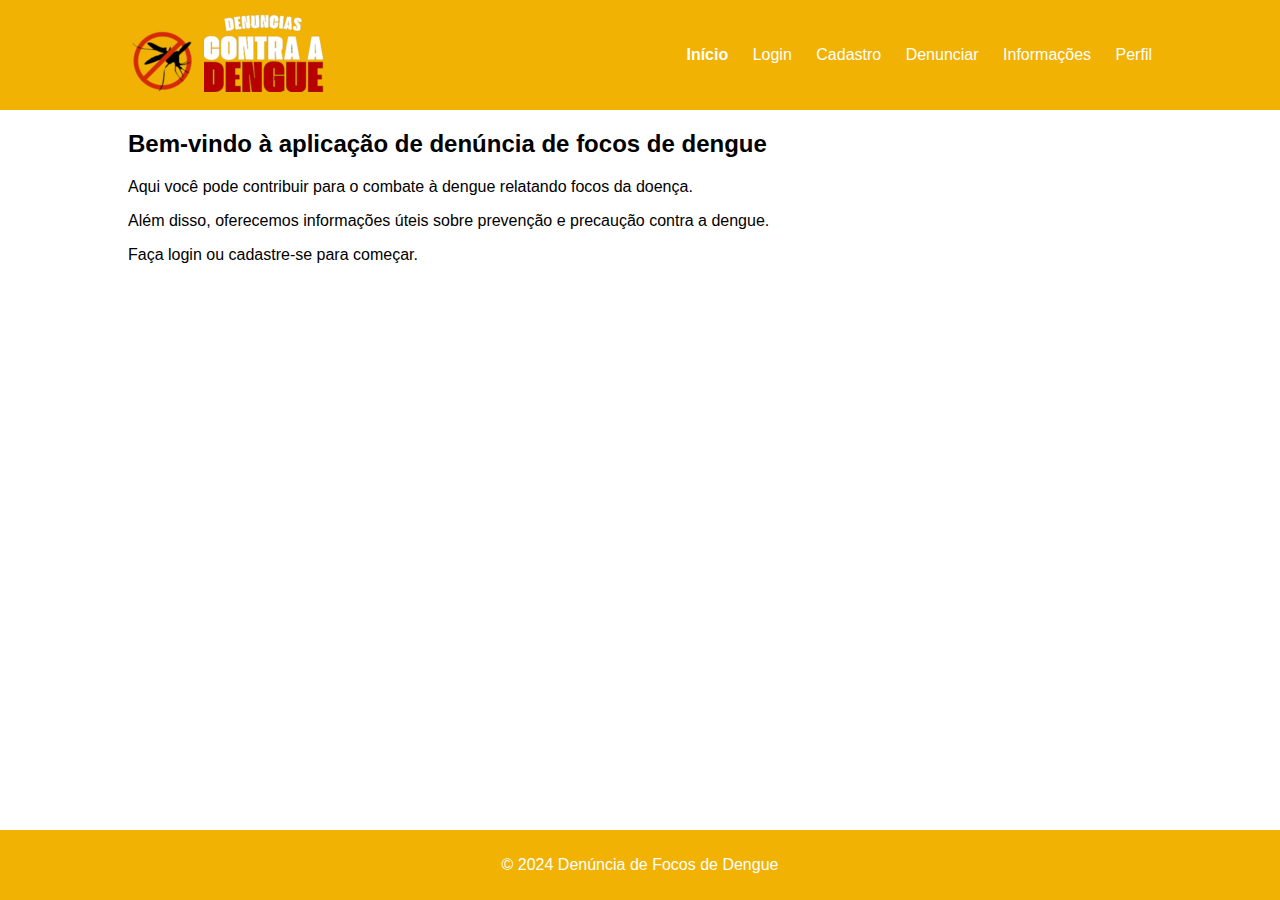
==== index.html @ 8e29ec0b "Adiciona as informações em informes.html" ====
<!DOCTYPE html>
<html lang="pt-BR">
  <head>
    <meta charset="UTF-8" />
    <meta name="viewport" content="width=device-width, initial-scale=1.0" />
    <title>Denúncia Contra a Dengue</title>
    <link rel="icon" href="images/dengue_icon.png" />
    <link rel="stylesheet" href="styles.css" />
  </head>
  <body>
    <header>
      <nav class="navbar">
        <div class="container">
          <div class="images-top">
            <img src="images/dengue_black.png" alt="Mosquito da Dengue" />
            <img
              src="images/denuncia_white.png"
              alt="Denúncia de Focos de Dengue"
            />
          </div>

          <ul>
            <li><a href="index.html" class="active">Início</a></li>
            <li><a href="login.html">Login</a></li>
            <li><a href="cadastro.html">Cadastro</a></li>
            <li><a href="denuncia.html">Denunciar</a></li>
            <li><a href="informes.html">Informações</a></li>
            <li><a href="perfil.html">Perfil</a></li>
          </ul>
        </div>
      </nav>
    </header>

    <div class="container">
      <section>
        <h2>Bem-vindo à aplicação de denúncia de focos de dengue</h2>
        <p>
          Aqui você pode contribuir para o combate à dengue relatando focos da
          doença.
        </p>
        <p>
          Além disso, oferecemos informações úteis sobre prevenção e precaução
          contra a dengue.
        </p>
        <p>Faça login ou cadastre-se para começar.</p>
      </section>
    </div>

    <div id="complaint">
      <footer>
        <div class="container">
          <p>&copy; 2024 Denúncia de Focos de Dengue</p>
        </div>
      </footer>
    </div>
  </body>
</html>
---- styles.css ----
body {
  font-family: Arial, sans-serif;
  margin: 0;
  padding: 0;
}

.container {
  width: 80%;
  margin: 0 auto;
}

.container p {
  text-align: justify;
}

.complaint input, select, textarea {
  width: 40%;
  padding: 10px;
  border: 1px solid #ccc;
  border-radius: 4px;
}

.complaint h2 {
  margin-top: 40px;
  text-align: center;
  margin-bottom: 50px;
}

.input-group {
  display: flex;
  justify-content: space-evenly;
  margin-bottom: 20px;
}

.input-group label {
  flex: 1;
  margin-right: 20px;
  margin-left: 20px;
}

.input-group input,
.input-group select,
.input-group textarea {
  flex: 2;
}

.complaint button {
  width: 20%;
  padding: 10px;
  background-color: #e64845;
  color: #fff;
  border: none;
  border-radius: 4px;
  cursor: pointer;
}

.complaint button:hover {
  background-color: #730200;
}

.form {
  margin: auto;
  width: 300px;
  padding: 20px;
}

.form input {
  width: 93%;
  margin-bottom: 10px;
  padding: 10px;
  border: 1px solid #ccc;
  border-radius: 4px;
}

.center {
  margin-top: 40px;
  text-align: center;
}

.form button {
  width: 100%;
  padding: 10px;
  background-color: #e64845;
  color: #fff;
  border: none;
  border-radius: 4px;
  cursor: pointer;
}

.form button:hover {
  background-color: #730200;
}

.form h2 {
  margin-top: 10px;
  text-align: center;
}

.form p {
  margin-top: 10px;
  text-align: center;
}

.form p a {
  color: #007bff;
  text-decoration: none;
}

.form p a:hover {
  text-decoration: underline;
}

/* Estilos para a barra de navegação */
.navbar {
  background-color: #f1b203;
  color: #fff;
  padding: 10px 0;
}

.navbar .container {
  display: flex;
  justify-content: space-between;
  align-items: center;
}

.navbar h1 {
  margin: 0;
}

.navbar ul {
  list-style-type: none;
  padding: 0;
  margin: 0;
}

.navbar ul li {
  display: inline;
  margin-left: 20px;
}

.navbar ul li a {
  text-decoration: none;
  color: #fff;
}

.navbar ul li a.active {
  font-weight: bold;
}

.navbar .container .images-top img {
  padding: 4px;
}

/* Estilos para o rodapé */
footer {
  background-color: #f1b203;
  color: #fff;
  padding: 10px 0;
  bottom: 0;
  width: 100%;
}

#complaint {
  position: absolute;
  bottom: 0;
  width: 100%;
}

footer .container p {
  text-align: center;
}
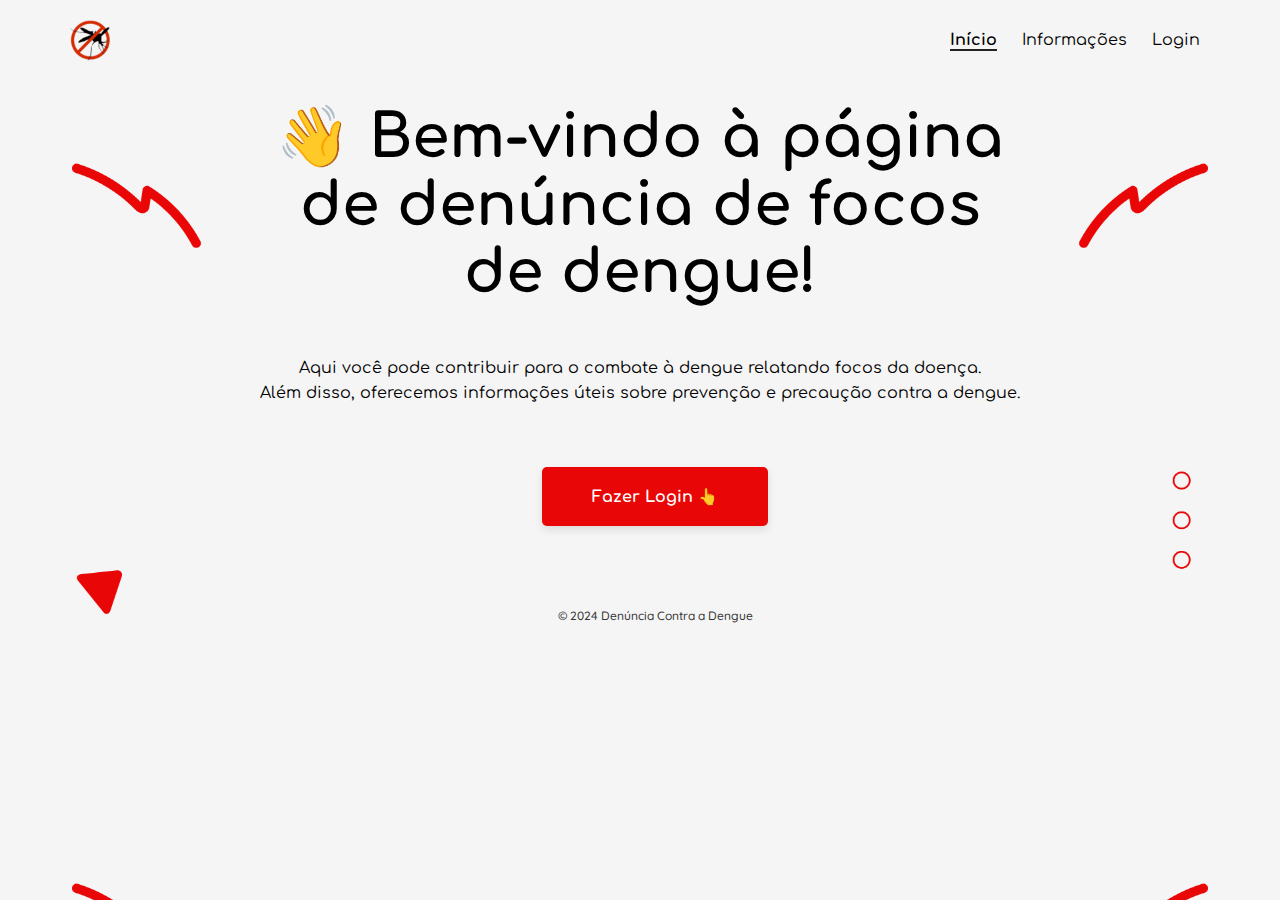
==== commit 2abede32: "Estiliza o styles.css" ====
--- a/index.html
+++ b/index.html
@@ -4,28 +4,36 @@
     <meta charset="UTF-8" />
     <meta name="viewport" content="width=device-width, initial-scale=1.0" />
     <title>Denúncia Contra a Dengue</title>
+    <link rel="preconnect" href="https://fonts.googleapis.com" />
+    <link rel="preconnect" href="https://fonts.gstatic.com" crossorigin />
+    <link
+      href="https://fonts.googleapis.com/css2?family=Comfortaa:wght@300..700&display=swap"
+      rel="stylesheet"
+    />
+    <link rel="preconnect" href="https://fonts.googleapis.com" />
+    <link rel="preconnect" href="https://fonts.gstatic.com" crossorigin />
+    <link
+      href="https://fonts.googleapis.com/css2?family=Playfair+Display:ital,wght@0,400..900;1,400..900&family=Quicksand:wght@300..700&family=Raleway:ital,wght@0,100..900;1,100..900&display=swap"
+      rel="stylesheet"
+    />
     <link rel="icon" href="images/dengue_icon.png" />
-    <link rel="stylesheet" href="styles.css" />
+    <link rel="stylesheet" href="styles/styles.css" />
   </head>
+
   <body>
     <header>
       <nav class="navbar">
-        <div class="container">
+        <div class="nav-container">
           <div class="images-top">
-            <img src="images/dengue_black.png" alt="Mosquito da Dengue" />
-            <img
-              src="images/denuncia_white.png"
-              alt="Denúncia de Focos de Dengue"
-            />
+            <a href="index.html"
+              ><img src="images/dengue_black.png" alt="Mosquito da Dengue"
+            /></a>
           </div>
 
           <ul>
             <li><a href="index.html" class="active">Início</a></li>
+            <li><a href="informes.html">Informações</a></li>
             <li><a href="login.html">Login</a></li>
-            <li><a href="cadastro.html">Cadastro</a></li>
-            <li><a href="denuncia.html">Denunciar</a></li>
-            <li><a href="informes.html">Informações</a></li>
-            <li><a href="perfil.html">Perfil</a></li>
           </ul>
         </div>
       </nav>
@@ -33,7 +41,9 @@
 
     <div class="container">
       <section>
-        <h2>Bem-vindo à aplicação de denúncia de focos de dengue</h2>
+        <div class="wellcome">
+          <h2>&#128075; Bem-vindo à página de denúncia de focos de dengue!</h2>
+        </div>
         <p>
           Aqui você pode contribuir para o combate à dengue relatando focos da
           doença.
@@ -42,16 +52,12 @@
           Além disso, oferecemos informações úteis sobre prevenção e precaução
           contra a dengue.
         </p>
-        <p>Faça login ou cadastre-se para começar.</p>
+        <a href="login.html" class="button-login">Fazer Login &#128070;</a>
       </section>
     </div>
 
-    <div id="complaint">
-      <footer>
-        <div class="container">
-          <p>&copy; 2024 Denúncia de Focos de Dengue</p>
-        </div>
-      </footer>
-    </div>
+    <footer>
+      <p>&copy; 2024 Denúncia Contra a Dengue</p>
+    </footer>
   </body>
 </html>
--- a/styles/styles.css
+++ b/styles/styles.css
@@ -0,0 +1,261 @@
+* {
+  margin: 0;
+  padding: 0;
+  box-sizing: border-box;
+}
+
+body {
+  background-image: url("../images/background-image.png");
+  background-size: cover;
+  background-position: center;
+  font-family: "Comfortaa", sans-serif;
+  background-color: #f0f0f09a;
+  color: #000;
+  margin: 0;
+  padding: 0;
+}
+
+/* Estilos para a barra de navegação */
+.navbar {
+  align-items: center;
+  margin-left: 70px;
+  margin-right: 60px;
+  padding: 20px 0;
+}
+
+.navbar .nav-container {
+  display: flex;
+  justify-content: space-between;
+  align-items: center;
+}
+
+.navbar ul {
+  list-style-type: none;
+  padding: 0;
+  margin: 0;
+}
+
+.navbar li {
+  display: inline;
+  margin-right: 20px;
+}
+
+.navbar a {
+  text-decoration: none;
+  color: #000;
+  transition: color 0.3s ease;
+}
+
+.navbar a:hover {
+  color: #000;
+}
+
+/* Estilo do conteúdo */
+.bg-inform {
+  background-image: url("../images/background-inform.png");
+  background-size: cover;
+  background-position: center;
+}
+
+.container {
+  max-width: 800px;
+  margin: 0 auto;
+  padding: 20px;
+}
+
+.title h2 {
+  max-width: 800px;
+  margin: 0 auto;
+  font-size: 60px;
+  margin-top: 100px;
+  text-align: center;
+}
+
+.title {
+  height: 340px;
+  text-align: center;
+  padding: 20px;
+  background-color: #e90606;
+  color: #fff;
+  box-shadow: 0px 4px 8px rgba(0, 0, 0, 0.1);
+}
+
+.container h3 {
+  font-size: 40px;
+  margin-bottom: 30px;
+  margin-top: 30px;
+  text-align: center;
+}
+
+.container p {
+  max-width: 800px;
+  margin: 0 auto;
+}
+
+.container hr,
+.container section hr {
+  width: 100%;
+  border-color: #e90606;
+}
+
+.container ul {
+  padding-left: 60px;
+}
+
+.container ul li {
+  padding-top: 10px;
+  padding-bottom: 10px;
+}
+
+section {
+  display: flex;
+  flex-direction: column;
+  justify-content: center;
+  align-items: center;
+  margin-bottom: 40px;
+}
+
+.wellcome h2 {
+  font-size: 60px;
+  margin-bottom: 20px;
+}
+
+p {
+  text-align: justify;
+  font-size: 16px;
+  line-height: 1.6;
+  margin-bottom: 10px;
+}
+
+.button-login {
+  font-family: "Comfortaa", sans-serif;
+  font-weight: bold;
+  text-decoration: none;
+  background-color: #e90606;
+  color: #fff;
+  padding: 20px 50px;
+  border-radius: 5px;
+  cursor: pointer;
+  margin-top: 60px;
+  margin-left: 30px;
+  box-shadow: 0px 4px 8px rgba(0, 0, 0, 0.1);
+}
+
+.button-login:hover {
+  background-color: #730200;
+}
+
+.form {
+  margin: auto;
+  width: 800px;
+  padding: 14px;
+}
+
+.form input,
+.form select,
+.form textarea {
+  font-family: "Comfortaa", sans-serif;
+  width: 46%;
+  margin-bottom: 30px;
+  padding: 14px;
+  border: 1px solid #ccc;
+  border-radius: 4px;
+}
+
+.form button {
+  font-family: "Comfortaa", sans-serif;
+  font-weight: bold;
+  width: 46%;
+  padding: 16px;
+  background-color: #e90606;
+  color: #fff;
+  border: none;
+  border-radius: 5px;
+  cursor: pointer;
+  margin-bottom: 30px;
+  font-size: 16px;
+  box-shadow: 0px 4px 8px rgba(0, 0, 0, 0.1);
+}
+
+.form button:hover {
+  background-color: #730200;
+}
+
+.form .center {
+  display: flex;
+  justify-content: center;
+}
+
+.form h2,
+.container h2 {
+  font-size: 60px;
+  margin-bottom: 50px;
+  text-align: center;
+}
+
+.form p {
+  margin-top: 10px;
+  text-align: center;
+}
+.form .space {
+  margin-bottom: 36px;
+}
+
+.form p a {
+  color: #007bff;
+  text-decoration: none;
+}
+
+.form p a:hover {
+  text-decoration: underline;
+}
+
+.input-group {
+  display: flex;
+  justify-content: space-evenly;
+}
+
+.input-group input .one,
+.input-group label {
+  flex: 1;
+  margin-right: 20px;
+  margin-left: 20px;
+  padding-top: 10px;
+}
+
+.input-group input .two,
+.input-group select,
+.input-group textarea {
+  flex: 2;
+}
+
+/* Estilo do rodapé */
+footer {
+  padding: 20px 0;
+  margin-left: 30px;
+  font-weight: bold;
+}
+
+footer p {
+  font-family: "Quicksand", sans-serif;
+  font-weight: 500;
+  font-style: normal;
+  color: #333;
+  font-size: 12px;
+  text-align: center;
+}
+
+/* Estilo das imagens */
+.images-top img {
+  width: 40px;
+  margin-right: 10px;
+  display: flex;
+  align-items: center;
+}
+
+/* Estilo do link ativo */
+.active {
+  font-weight: bold;
+  color: #000;
+  border-bottom: 2px solid #222;
+}
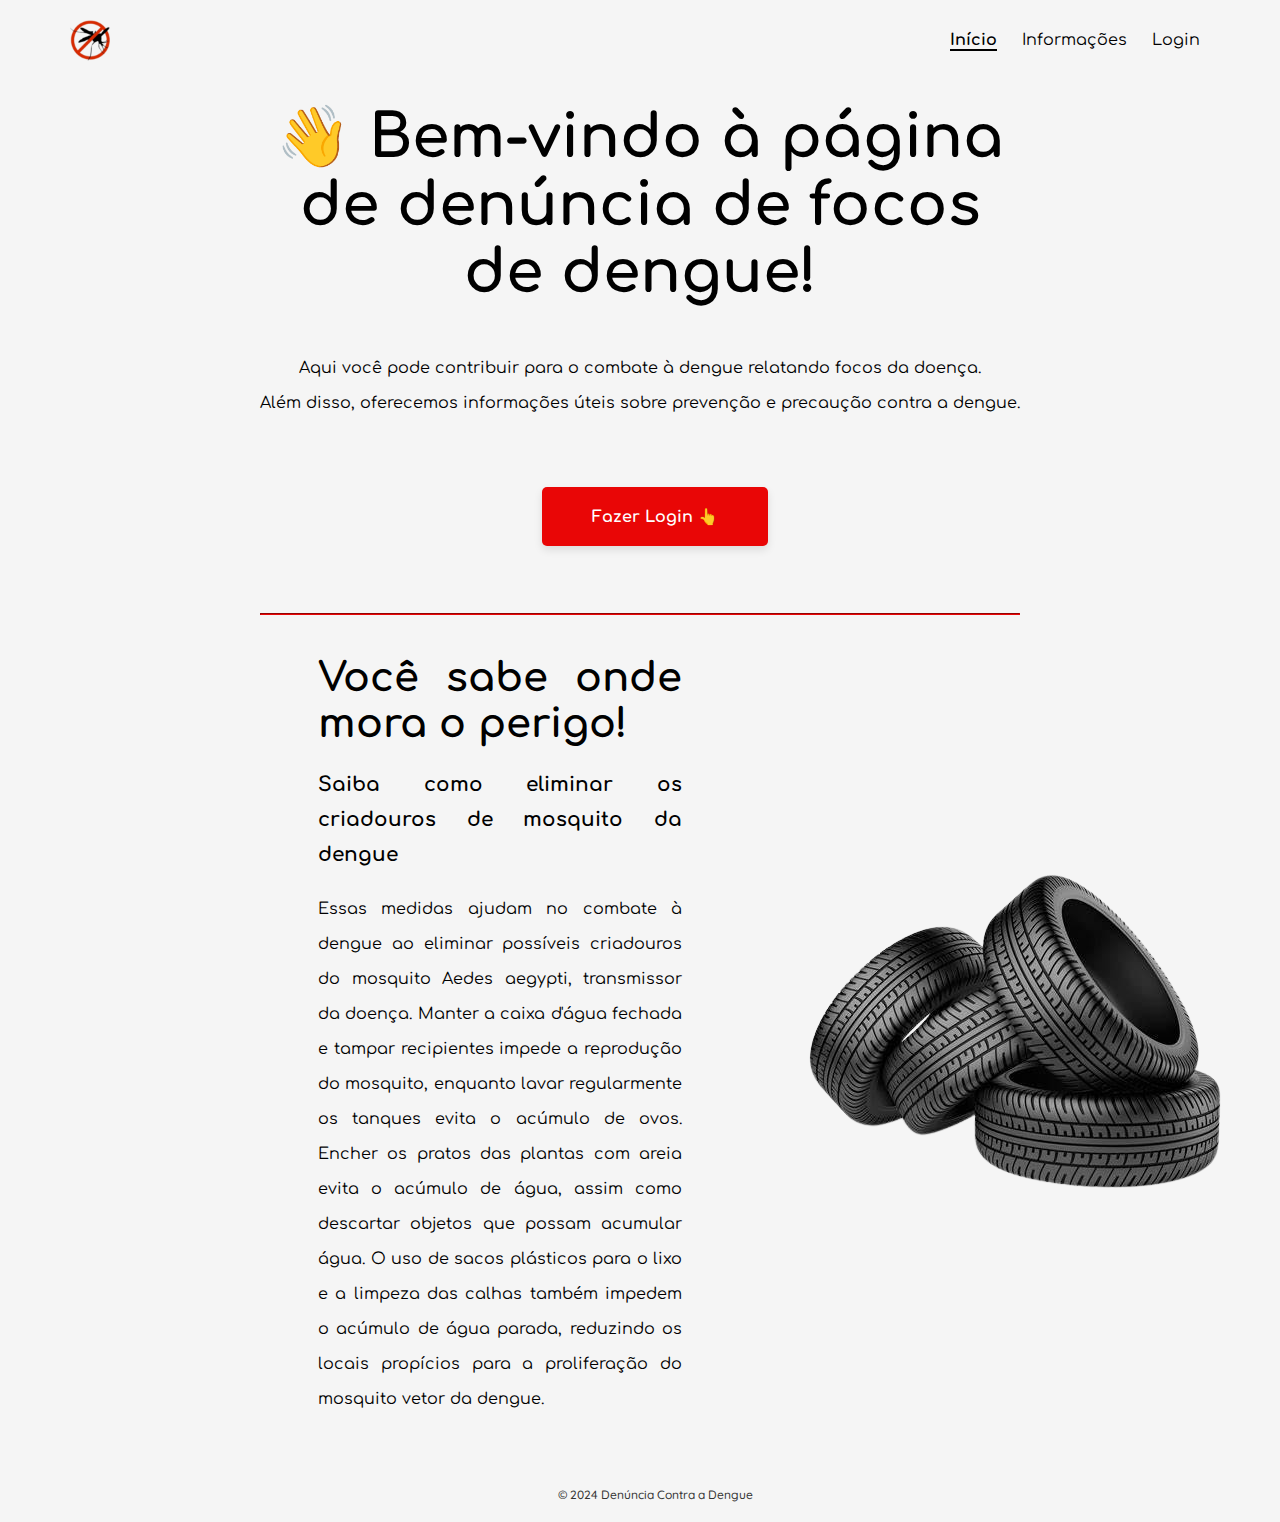
==== commit 82235308: "Adiciona div content no index.html" ====
--- a/index.html
+++ b/index.html
@@ -1,44 +1,40 @@
 <!DOCTYPE html>
 <html lang="pt-BR">
-  <head>
-    <meta charset="UTF-8" />
-    <meta name="viewport" content="width=device-width, initial-scale=1.0" />
-    <title>Denúncia Contra a Dengue</title>
-    <link rel="preconnect" href="https://fonts.googleapis.com" />
-    <link rel="preconnect" href="https://fonts.gstatic.com" crossorigin />
-    <link
-      href="https://fonts.googleapis.com/css2?family=Comfortaa:wght@300..700&display=swap"
-      rel="stylesheet"
-    />
-    <link rel="preconnect" href="https://fonts.googleapis.com" />
-    <link rel="preconnect" href="https://fonts.gstatic.com" crossorigin />
-    <link
-      href="https://fonts.googleapis.com/css2?family=Playfair+Display:ital,wght@0,400..900;1,400..900&family=Quicksand:wght@300..700&family=Raleway:ital,wght@0,100..900;1,100..900&display=swap"
-      rel="stylesheet"
-    />
-    <link rel="icon" href="images/dengue_icon.png" />
-    <link rel="stylesheet" href="styles/styles.css" />
-  </head>
 
-  <body>
-    <header>
-      <nav class="navbar">
-        <div class="nav-container">
-          <div class="images-top">
-            <a href="index.html"
-              ><img src="images/dengue_black.png" alt="Mosquito da Dengue"
-            /></a>
-          </div>
+<head>
+  <meta charset="UTF-8" />
+  <meta name="viewport" content="width=device-width, initial-scale=1.0" />
+  <title>Denúncia Contra a Dengue</title>
+  <link rel="preconnect" href="https://fonts.googleapis.com" />
+  <link rel="preconnect" href="https://fonts.gstatic.com" crossorigin />
+  <link href="https://fonts.googleapis.com/css2?family=Comfortaa:wght@300..700&display=swap" rel="stylesheet" />
+  <link rel="preconnect" href="https://fonts.googleapis.com" />
+  <link rel="preconnect" href="https://fonts.gstatic.com" crossorigin />
+  <link
+    href="https://fonts.googleapis.com/css2?family=Playfair+Display:ital,wght@0,400..900;1,400..900&family=Quicksand:wght@300..700&family=Raleway:ital,wght@0,100..900;1,100..900&display=swap"
+    rel="stylesheet" />
+  <link rel="icon" href="images/dengue_icon.png" />
+  <link rel="stylesheet" href="styles/styles.css" />
+</head>
 
-          <ul>
-            <li><a href="index.html" class="active">Início</a></li>
-            <li><a href="informes.html">Informações</a></li>
-            <li><a href="login.html">Login</a></li>
-          </ul>
+<body>
+  <header>
+    <nav class="navbar">
+      <div class="nav-container">
+        <div class="images-top">
+          <a href="index.html"><img src="images/dengue_black.png" alt="Mosquito da Dengue" /></a>
         </div>
-      </nav>
-    </header>
 
+        <ul>
+          <li><a href="index.html" class="active">Início</a></li>
+          <li><a href="informes.html">Informações</a></li>
+          <li><a href="login.html">Login</a></li>
+        </ul>
+      </div>
+    </nav>
+  </header>
+
+  <div class="bg-main">
     <div class="container">
       <section>
         <div class="wellcome">
@@ -54,10 +50,32 @@
         </p>
         <a href="login.html" class="button-login">Fazer Login &#128070;</a>
       </section>
+      <hr>
+    </div>
+
+    <div class="content">
+      <div class="content-txt">
+        <h2>Você sabe onde mora o perigo!</h2>
+        <h3>Saiba como eliminar os criadouros de mosquito da dengue</h3>
+
+        <p>Essas medidas ajudam no combate à dengue ao eliminar possíveis criadouros do mosquito Aedes aegypti,
+          transmissor da doença. Manter a caixa d'água fechada e tampar recipientes impede a reprodução do mosquito,
+          enquanto lavar regularmente os tanques evita o acúmulo de ovos. Encher os pratos das plantas com areia evita o
+          acúmulo de água, assim como descartar objetos que possam acumular água. O uso de sacos plásticos para o lixo e
+          a limpeza das calhas também impedem o acúmulo de água parada, reduzindo os locais propícios para a
+          proliferação do mosquito vetor da dengue.</p>
+      </div>
+
+      <div class="containerimg">
+        <img src="images/pneu.png" alt="Pneu" />
+      </div>
     </div>
 
     <footer>
       <p>&copy; 2024 Denúncia Contra a Dengue</p>
     </footer>
-  </body>
-</html>
+  </div>
+
+</body>
+
+</html>--- a/styles/styles.css
+++ b/styles/styles.css
@@ -5,17 +5,18 @@
 }
 
 body {
-  background-image: url("../images/background-image.png");
-  background-size: cover;
-  background-position: center;
   font-family: "Comfortaa", sans-serif;
-  background-color: #f0f0f09a;
+  background-color: #f5f5f5;
   color: #000;
   margin: 0;
   padding: 0;
 }
 
 /* Estilos para a barra de navegação */
+header{
+  background-color: #f5f5f5;
+}
+
 .navbar {
   align-items: center;
   margin-left: 70px;
@@ -51,6 +52,13 @@
 }
 
 /* Estilo do conteúdo */
+.bg-main {
+  background-image: url("../images/background-image.png");
+  background-size: cover;
+  background-position: center;
+  border-radius: 30px;
+}
+
 .bg-inform {
   background-image: url("../images/background-inform.png");
   background-size: cover;
@@ -61,6 +69,47 @@
   max-width: 800px;
   margin: 0 auto;
   padding: 20px;
+}
+
+.content {
+  max-width: 3000px;
+  margin: 0 auto;
+  padding: 20px;
+  display: flex;
+  align-items: center;
+  width: 80%;
+  margin-bottom: 30px;
+}
+
+.content-txt {
+  margin-left: 170px;
+}
+
+.containerimg {
+  width: 350px;
+  margin-left: 100px;
+  display: flex;
+}
+
+.content h2 {
+  font-size: 40px;
+  font-weight: bold;
+  margin-bottom: 20px;
+  text-align: justify;
+  line-height: 46px;
+}
+
+.content h3 {
+  margin-bottom: 20px;
+  font-weight: bold;
+  font-size: 20px;
+  text-align: justify;
+  line-height: 35px;
+}
+
+.content p {
+  text-align: justify;
+  line-height: 35px;
 }
 
 .title h2 {
@@ -76,6 +125,7 @@
   text-align: center;
   padding: 20px;
   background-color: #e90606;
+  border-radius: 30px 30px 0 0;
   color: #fff;
   box-shadow: 0px 4px 8px rgba(0, 0, 0, 0.1);
 }
@@ -90,6 +140,10 @@
 .container p {
   max-width: 800px;
   margin: 0 auto;
+  text-align: justify;
+  font-size: 16px;
+  line-height: 1.6;
+  margin-bottom: 10px;
 }
 
 .container hr,
@@ -112,19 +166,13 @@
   flex-direction: column;
   justify-content: center;
   align-items: center;
-  margin-bottom: 40px;
+  margin-bottom: 27px;
 }
 
 .wellcome h2 {
+  font-weight: 800;
   font-size: 60px;
   margin-bottom: 20px;
-}
-
-p {
-  text-align: justify;
-  font-size: 16px;
-  line-height: 1.6;
-  margin-bottom: 10px;
 }
 
 .button-login {
@@ -138,6 +186,7 @@
   cursor: pointer;
   margin-top: 60px;
   margin-left: 30px;
+  margin-bottom: 40px;
   box-shadow: 0px 4px 8px rgba(0, 0, 0, 0.1);
 }
 
@@ -172,7 +221,7 @@
   border: none;
   border-radius: 5px;
   cursor: pointer;
-  margin-bottom: 30px;
+  margin-bottom: 27px;
   font-size: 16px;
   box-shadow: 0px 4px 8px rgba(0, 0, 0, 0.1);
 }
@@ -194,11 +243,10 @@
 }
 
 .form p {
-  margin-top: 10px;
   text-align: center;
 }
 .form .space {
-  margin-bottom: 36px;
+  margin-bottom: 85px;
 }
 
 .form p a {
@@ -257,5 +305,5 @@
 .active {
   font-weight: bold;
   color: #000;
-  border-bottom: 2px solid #222;
-}
+  border-bottom: 2px solid #000;
+}
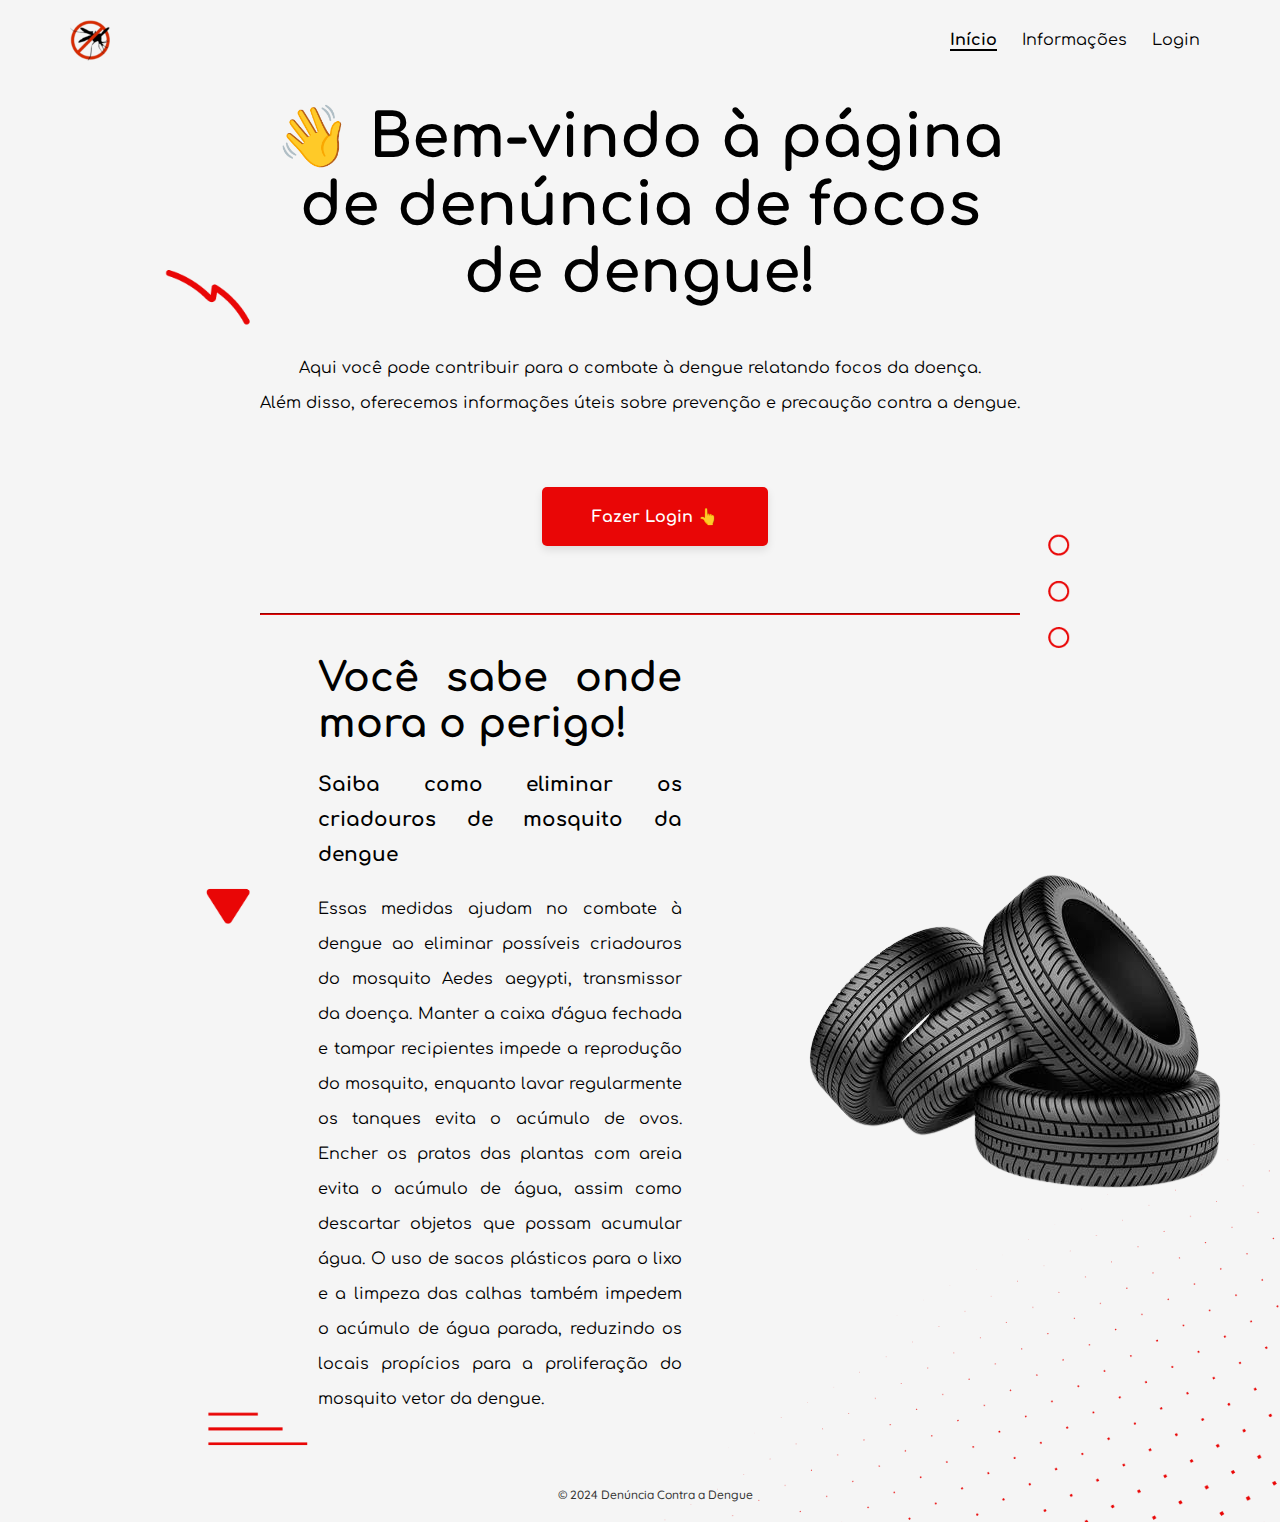
==== commit f18f4cb0: "Entrega Projeto 1" ====
--- a/index.html
+++ b/index.html
@@ -34,7 +34,7 @@
     </nav>
   </header>
 
-  <div class="bg-main">
+  <div class="bg-wellcome">
     <div class="container">
       <section>
         <div class="wellcome">
--- a/styles/styles.css
+++ b/styles/styles.css
@@ -61,6 +61,12 @@
 
 .bg-inform {
   background-image: url("../images/background-inform.png");
+  background-size: cover;
+  background-position: center;
+}
+
+.bg-wellcome {
+  background-image: url("../images/background-wellcome.png");
   background-size: cover;
   background-position: center;
 }
